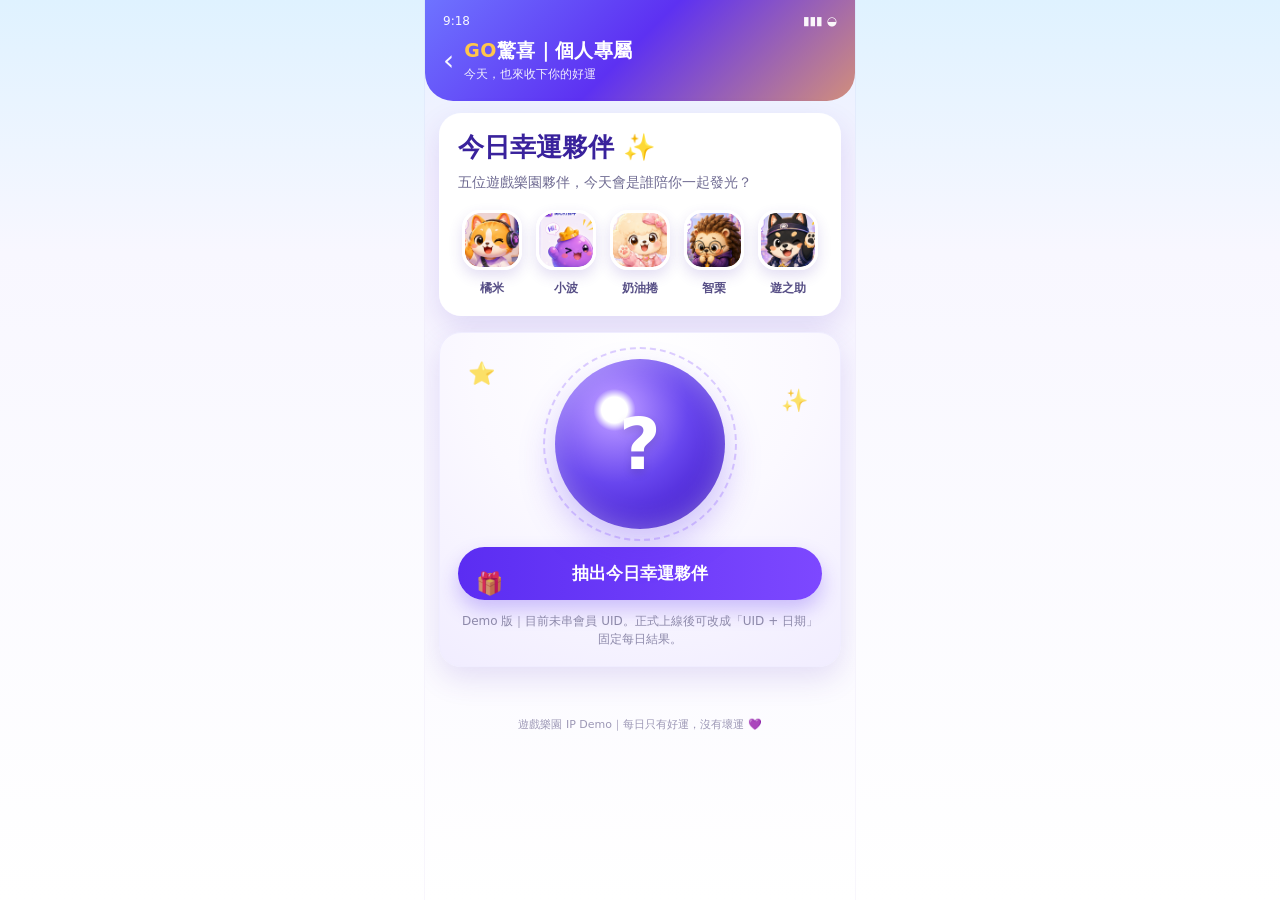
==== fortune/index.html @ 4a6b12f2 "Publish fortune demo and link gaming utility to it" ====
<!doctype html>
<html lang="zh-Hant">
<head>
<meta charset="utf-8"/>
<meta name="viewport" content="width=device-width,initial-scale=1,viewport-fit=cover"/>
<title>今日幸運夥伴 Demo</title>
<style>
:root {
  --purple:#5b2df2;
  --purple2:#7c48ff;
  --navy:#2d2b7d;
  --orange:#ff922d;
  --ink:#27265a;
  --muted:#77759b;
  --line:#e9e4ff;
  --bg:#f7f6ff;
  --card:#ffffff;
  --shadow:0 12px 30px rgba(83,53,190,.14);
}
* { box-sizing:border-box; }
body {
  margin:0;
  font-family:"Noto Sans TC","PingFang TC","Microsoft JhengHei",system-ui,sans-serif;
  background:linear-gradient(180deg,#dff2ff 0%,#f8f7ff 28%,#fff 100%);
  color:var(--ink);
}
.phone {
  width:min(100%,430px);
  min-height:100vh;
  margin:0 auto;
  background:linear-gradient(180deg,#e6f2ff 0,#f5f2ff 180px,#fff 100%);
  box-shadow:0 0 0 1px rgba(70,40,180,.04);
  overflow:hidden;
}
.topbar {
  padding:14px 18px 18px;
  background:linear-gradient(135deg,#6e73ff 0%,#5d31f2 48%,#ffb34d 120%);
  color:#fff;
  border-radius:0 0 28px 28px;
}
.status {
  display:flex;justify-content:space-between;align-items:center;
  font-size:12px;opacity:.95;margin-bottom:10px;
}
.headline { display:flex;align-items:center;gap:10px; }
.back { font-size:28px;line-height:1;opacity:.95; }
.brand { font-size:19px;font-weight:800;letter-spacing:.4px; }
.brand b { color:#ffc64b; }
.subtitle { font-size:12px;opacity:.9;margin-top:2px; }
.hero {
  margin:0 14px;
  transform:translateY(12px);
  background:rgba(255,255,255,.96);
  border-radius:22px;
  padding:18px;
  box-shadow:var(--shadow);
  border:1px solid rgba(255,255,255,.9);
}
.hero h1 { margin:0;font-size:26px;line-height:1.2;color:#39229c; }
.hero p { margin:8px 0 0;color:#6f6b92;font-size:14px;line-height:1.6; }
.ip-grid {
  display:flex;
  justify-content:center;
  align-items:flex-start;
  gap:14px;
  flex-wrap:wrap;
  margin-top:16px;
}
.mini {
  width:60px;
  text-align:center;
}
.mini img {
  width:60px;
  height:60px;
  object-fit:cover;
  border-radius:18px;
  border:3px solid #fff;
  box-shadow:0 6px 14px rgba(80,50,180,.16);
}
.mini span {
  display:block;
  margin-top:6px;
  color:#574f86;
  font-size:12px;
  font-weight:800;
}
.content { padding:28px 14px 28px; }
.panel {
  background:#fff;
  border-radius:22px;
  padding:18px;
  box-shadow:var(--shadow);
  margin-bottom:14px;
  border:1px solid #f0edff;
}
.drawbox {
  min-height:312px;
  display:flex;
  flex-direction:column;
  align-items:center;
  justify-content:center;
  text-align:center;
  background:radial-gradient(circle at 50% 10%,#fff 0,#fbf9ff 46%,#f1edff 100%);
  border-radius:22px;
  position:relative;
  overflow:hidden;
}
.spark { position:absolute;font-size:22px;opacity:.75;animation:float 3s ease-in-out infinite; }
.s1 { top:28px;left:28px; } .s2 { top:55px;right:32px;animation-delay:.5s; } .s3 { bottom:70px;left:36px;animation-delay:1s; }
@keyframes float { 50% { transform:translateY(-8px) rotate(6deg); } }
.orb {
  width:170px;height:170px;border-radius:50%;margin:8px auto 18px;
  background:radial-gradient(circle at 35% 30%,#fff 0 8%,#a987ff 13%,#6846ee 45%,#4a24d3 75%,#32158f 100%);
  box-shadow:inset 0 0 28px rgba(255,255,255,.35),0 18px 36px rgba(91,45,242,.28);
  display:grid;place-items:center;position:relative;
}
.orb:before { content:"?";color:white;font-size:72px;font-weight:900;text-shadow:0 4px 10px rgba(0,0,0,.12); }
.orb:after { content:"";position:absolute;inset:-12px;border:2px dashed rgba(123,72,255,.26);border-radius:50%;animation:spin 10s linear infinite; }
@keyframes spin { to { transform:rotate(360deg); } }
.cta {
  border:0;border-radius:999px;padding:15px 24px;width:100%;
  background:linear-gradient(90deg,#5b2df2,#7d48ff);
  color:#fff;font-size:17px;font-weight:800;box-shadow:0 10px 20px rgba(91,45,242,.28);
  cursor:pointer;
}
.cta:active { transform:translateY(1px); }
.note { font-size:12px;color:#8d89aa;margin-top:12px;line-height:1.5; }
.hidden { display:none !important; }
.loading { font-weight:800;color:#5b2df2;font-size:20px; }
.slot { display:flex;gap:8px;margin:18px 0; }
.slot img { width:58px;height:58px;border-radius:16px;object-fit:cover;box-shadow:0 4px 12px rgba(80,50,180,.12); }

.result-card {
  padding:0;
  overflow:hidden;
}
.result-head {
  padding:18px 18px 10px;
  display:flex;
  align-items:center;
  gap:12px;
  border-bottom:1px solid #f0edff;
}
.result-head small { display:block;color:#7d77a1;font-size:12px;margin-bottom:3px; }
.result-head h2 { margin:0;color:#382685;font-size:28px;line-height:1.1; }
.result-badge {
  display:inline-flex;align-items:center;gap:6px;
  color:#fff;background:#6a47ee;border-radius:999px;
  padding:8px 12px;font-weight:800;font-size:13px;
}
.result-anim-wrap {
  display:flex;
  justify-content:center;
  padding:18px 18px 8px;
}
.result-anim {
  width:min(100%,320px);
  border-radius:28px;
  overflow:hidden;
  background:#f7f3ff;
  box-shadow:inset 0 0 0 1px rgba(108,62,225,.08);
}
.result-anim img {
  display:block;
  width:100%;
  height:auto;
}
.result-body { padding:10px 18px 18px; }
.scoreline {
  display:flex;
  align-items:stretch;
  gap:12px;
  margin-bottom:14px;
}
.scorebox, .keyword {
  border-radius:18px;
  padding:13px 14px;
  flex:1;
}
.scorebox {
  background:#f5f2ff;
}
.scorebox span, .keyword span {
  font-size:12px;
  display:block;
  margin-bottom:4px;
}
.scorebox span { color:#807aa5; }
.keyword span { color:#8f79b0; }
.scorebox strong {
  font-size:24px;
  color:#5b2df2;
}
.keyword {
  background:#f7f0ff;
}
.keyword strong {
  font-size:18px;
  color:#6a47ee;
}
.meter {
  height:10px;border-radius:99px;background:#e8e1ff;overflow:hidden;margin-top:8px;
}
.meter i {
  display:block;height:100%;width:0;border-radius:99px;background:linear-gradient(90deg,#6c3cf1,#ff9e3b);transition:width 1s ease;
}
.quote-box {
  margin:0 0 14px;
  padding:16px;
  border-radius:20px;
  background:linear-gradient(135deg,#fff9f0 0%,#fff 46%,#f8f3ff 100%);
  border:1px solid #f3e3c9;
  box-shadow:0 8px 18px rgba(255,145,45,.08);
}
.quote-kicker {
  font-size:12px;
  color:#9a6a2e;
  font-weight:800;
  margin-bottom:6px;
  letter-spacing:.3px;
}
.quote-main {
  font-size:18px;
  line-height:1.6;
  font-weight:900;
  color:#392868;
  margin:0 0 8px;
}
.quote-sub {
  font-size:14px;
  line-height:1.7;
  color:#6d678f;
  margin:0;
}
.task {
  border:1px solid #ebe6ff;background:#fbfaff;border-radius:18px;padding:14px;
}
.task-title {
  font-size:13px;color:#756f9a;font-weight:800;margin-bottom:8px;
}
.task-text {
  font-size:16px;font-weight:700;line-height:1.6;
}
.actions {
  display:flex;gap:10px;margin-top:14px;
}
.secondary, .primary-small {
  flex:1;border-radius:999px;padding:12px;font-weight:800;cursor:pointer;
}
.secondary {
  border:1px solid #ded6ff;background:#fff;color:#5b2df2;
}
.primary-small {
  border:0;background:#5b2df2;color:#fff;
}
.demo-tip {
  text-align:center;color:#918aad;font-size:11px;margin-top:10px;
}
.footer {
  text-align:center;color:#9d98b6;font-size:11px;padding:8px 20px 24px;
}
a { color:#5b2df2; }
</style>
</head>
<body>
<div class="phone">
  <header class="topbar">
    <div class="status"><span>9:18</span><span>▮▮▮ ◒</span></div>
    <div class="headline">
      <div class="back">‹</div>
      <div>
        <div class="brand"><b>GO</b>驚喜｜個人專屬</div>
        <div class="subtitle">今天，也來收下你的好運</div>
      </div>
    </div>
  </header>

  <section class="hero">
    <h1>今日幸運夥伴 ✨</h1>
    <p>五位遊戲樂園夥伴，今天會是誰陪你一起發光？</p>
    <div class="ip-grid" id="ipGrid"></div>
  </section>

  <main class="content">
    <section class="panel drawbox" id="drawView">
      <span class="spark s1">⭐</span><span class="spark s2">✨</span><span class="spark s3">🎁</span>
      <div class="orb"></div>
      <button class="cta" id="drawBtn">抽出今日幸運夥伴</button>
      <div class="note">Demo 版｜目前未串會員 UID。正式上線後可改成「UID + 日期」固定每日結果。</div>
    </section>

    <section class="panel drawbox hidden" id="loadingView">
      <div class="loading">好運抽取中...</div>
      <div class="slot" id="slot"></div>
      <div class="note">讓遊戲樂園幫你挑一位今天的幸運夥伴</div>
    </section>

    <section class="panel result-card hidden" id="resultView">
      <div class="result-head">
        <div>
          <small>今日幸運夥伴</small>
          <h2 id="resultName"></h2>
        </div>
        <div class="result-badge" id="resultTag"></div>
      </div>

      <div class="result-anim-wrap">
        <div class="result-anim">
          <img id="resultGif" alt="">
        </div>
      </div>

      <div class="result-body">
        <div class="scoreline">
          <div class="scorebox">
            <span>今日幸運指數</span>
            <strong id="resultScore"></strong>
            <div class="meter"><i id="meterBar"></i></div>
          </div>
          <div class="keyword">
            <span>今日關鍵字</span>
            <strong id="resultKeyword"></strong>
          </div>
        </div>

        <div class="quote-box">
          <div class="quote-kicker">✨ 今日好運說明</div>
          <p class="quote-main" id="resultShortQuote"></p>
          <p class="quote-sub" id="resultLongQuote"></p>
        </div>

        <div class="task">
          <div class="task-title">🎯 今日小任務</div>
          <div class="task-text" id="resultTask"></div>
        </div>

        <div class="actions">
          <button class="secondary" id="shareBtn">分享今日好運</button>
          <button class="primary-small" id="backBtn">回 GO 驚喜</button>
        </div>
        <div class="demo-tip">Demo 測試用：<a href="#" id="resetBtn">重新抽一次</a></div>
      </div>
    </section>
  </main>

  <footer class="footer">遊戲樂園 IP Demo｜每日只有好運，沒有壞運 💜</footer>
</div>

<script>
const chars = [{"name": "橘米", "slug": "jumi", "tag": "活力好運", "emoji": "⭐", "color": "#ff9d2f", "soft": "#fff5e8", "score": 88, "keyword": "主動出擊", "shortQuote": "今天適合主動一點，好事正在等你靠近！", "longQuote": "今天的你特別有元氣，也比平常更容易把氣氛帶起來。別只是想一想，先跨出第一步，好運往往就藏在你主動靠近的那一刻。", "task": "把一件一直想做的小事，今天就先完成第一步。", "avatar": "assets/avatar_jumi.png", "gif": "assets/anim_jumi.gif"}, {"name": "小波", "slug": "xiaobo", "tag": "幸運好運", "emoji": "💜", "color": "#7b43ff", "soft": "#f4edff", "score": 92, "keyword": "驚喜降臨", "shortQuote": "今天的小幸運，可能就藏在你沒特別注意的地方。", "longQuote": "今天是適合期待小驚喜的一天，越是輕鬆的時候，越容易遇見讓你會心一笑的好事。別急著往前衝，先感受一下身邊的小小幸運吧。", "task": "留意今天第一個讓你覺得「欸，不錯耶」的小事情。", "avatar": "assets/avatar_xiaobo.png", "gif": "assets/anim_xiaobo.gif"}, {"name": "奶油捲", "slug": "naiyoujuan", "tag": "人氣好運", "emoji": "🎀", "color": "#ff5d93", "soft": "#fff1f6", "score": 90, "keyword": "人氣上升", "shortQuote": "今天你的笑容特別有感染力，分享一點好心情吧！", "longQuote": "今天的人際能量很不錯，你的溫柔和可愛很容易被注意到。多說一句鼓勵、多分享一點心情，都可能替你換來意想不到的暖心回應。", "task": "主動稱讚一個人，把今天的好心情傳出去。", "avatar": "assets/avatar_naiyoujuan.png", "gif": "assets/anim_naiyoujuan.gif"}, {"name": "智栗", "slug": "zhili", "tag": "靈感好運", "emoji": "💡", "color": "#5c2aa8", "soft": "#f3effb", "score": 86, "keyword": "靈感閃現", "shortQuote": "今天第一個冒出的想法，可能比你想像中更值得相信。", "longQuote": "今天適合慢一點觀察，你的腦袋會比平常更清楚。卡住的事情有機會突然找到解法，記得把靈感先留下來，它可能就是打開今天好運的關鍵。", "task": "把腦中突然想到的一個點子記下來，晚點再回頭看看。", "avatar": "assets/avatar_zhili.png", "gif": "assets/anim_zhili.gif"}, {"name": "遊之助", "slug": "youzhizhu", "tag": "行動好運", "emoji": "🐾", "color": "#4150c7", "soft": "#eef1ff", "score": 89, "keyword": "勇敢出發", "shortQuote": "別想太久，今天的好運藏在行動裡。", "longQuote": "今天很適合把猶豫變成行動，把想法真的做出來。你不一定要準備到一百分才開始，先往前走一步，很多好事就會在路上慢慢出現。", "task": "做一件平常會猶豫的小事，今天先試一次再說。", "avatar": "assets/avatar_youzhizhu.png", "gif": "assets/anim_youzhizhu.gif"}];

const ipGrid = document.getElementById('ipGrid');
chars.forEach(c => {
  const d = document.createElement('div');
  d.className = 'mini';
  d.innerHTML = `<img src="${c.avatar}" alt="${c.name}"><span>${c.name}</span>`;
  ipGrid.appendChild(d);
});

const drawView = document.getElementById('drawView');
const loadingView = document.getElementById('loadingView');
const resultView = document.getElementById('resultView');
const slot = document.getElementById('slot');

function todayKey() {
  const d = new Date();
  return `lucky-demo-${d.getFullYear()}-${String(d.getMonth()+1).padStart(2,'0')}-${String(d.getDate()).padStart(2,'0')}`;
}

function showResult(idx) {
  const c = chars[idx];
  document.getElementById('resultName').textContent = c.name;
  document.getElementById('resultTag').textContent = `${c.emoji} ${c.tag}`;
  document.getElementById('resultTag').style.background = c.color;
  document.getElementById('resultGif').src = c.gif;
  document.getElementById('resultScore').textContent = `${c.score}%`;
  document.getElementById('resultKeyword').textContent = c.keyword;
  document.getElementById('resultShortQuote').textContent = c.shortQuote;
  document.getElementById('resultLongQuote').textContent = c.longQuote;
  document.getElementById('resultTask').textContent = c.task;
  document.querySelector('.quote-box').style.borderColor = c.color + '33';
  document.querySelector('.quote-box').style.boxShadow = '0 8px 18px rgba(91,45,242,.08)';
  drawView.classList.add('hidden');
  loadingView.classList.add('hidden');
  resultView.classList.remove('hidden');
  document.getElementById('meterBar').style.width = '0';
  setTimeout(() => document.getElementById('meterBar').style.width = `${c.score}%`, 80);
}

function doDraw() {
  drawView.classList.add('hidden');
  resultView.classList.add('hidden');
  loadingView.classList.remove('hidden');
  slot.innerHTML = '';
  let ticks = 0;
  const timer = setInterval(() => {
    slot.innerHTML = '';
    for (let i = 0; i < 3; i++) {
      const c = chars[(ticks + i) % chars.length];
      const img = document.createElement('img');
      img.src = c.avatar;
      img.alt = c.name;
      slot.appendChild(img);
    }
    ticks++;
  }, 120);

  setTimeout(() => {
    clearInterval(timer);
    const idx = Math.floor(Math.random() * chars.length);
    localStorage.setItem(todayKey(), String(idx));
    showResult(idx);
  }, 1800);
}

document.getElementById('drawBtn').addEventListener('click', doDraw);
document.getElementById('resetBtn').addEventListener('click', e => {
  e.preventDefault();
  localStorage.removeItem(todayKey());
  resultView.classList.add('hidden');
  drawView.classList.remove('hidden');
});
document.getElementById('shareBtn').addEventListener('click', async () => {
  const text = `我今天的幸運夥伴是 ${document.getElementById('resultName').textContent}！✨`;
  if (navigator.share) {
    try { await navigator.share({ title:'今日幸運夥伴', text }); } catch (e) {}
  } else {
    try {
      await navigator.clipboard.writeText(text);
      alert('已複製分享文字！');
    } catch(e) {
      alert(text);
    }
  }
});
document.getElementById('backBtn').addEventListener('click', () => {
  window.location.assign('../');
});

const saved = localStorage.getItem(todayKey());
if (saved !== null) showResult(Number(saved));
</script>
</body>
</html>
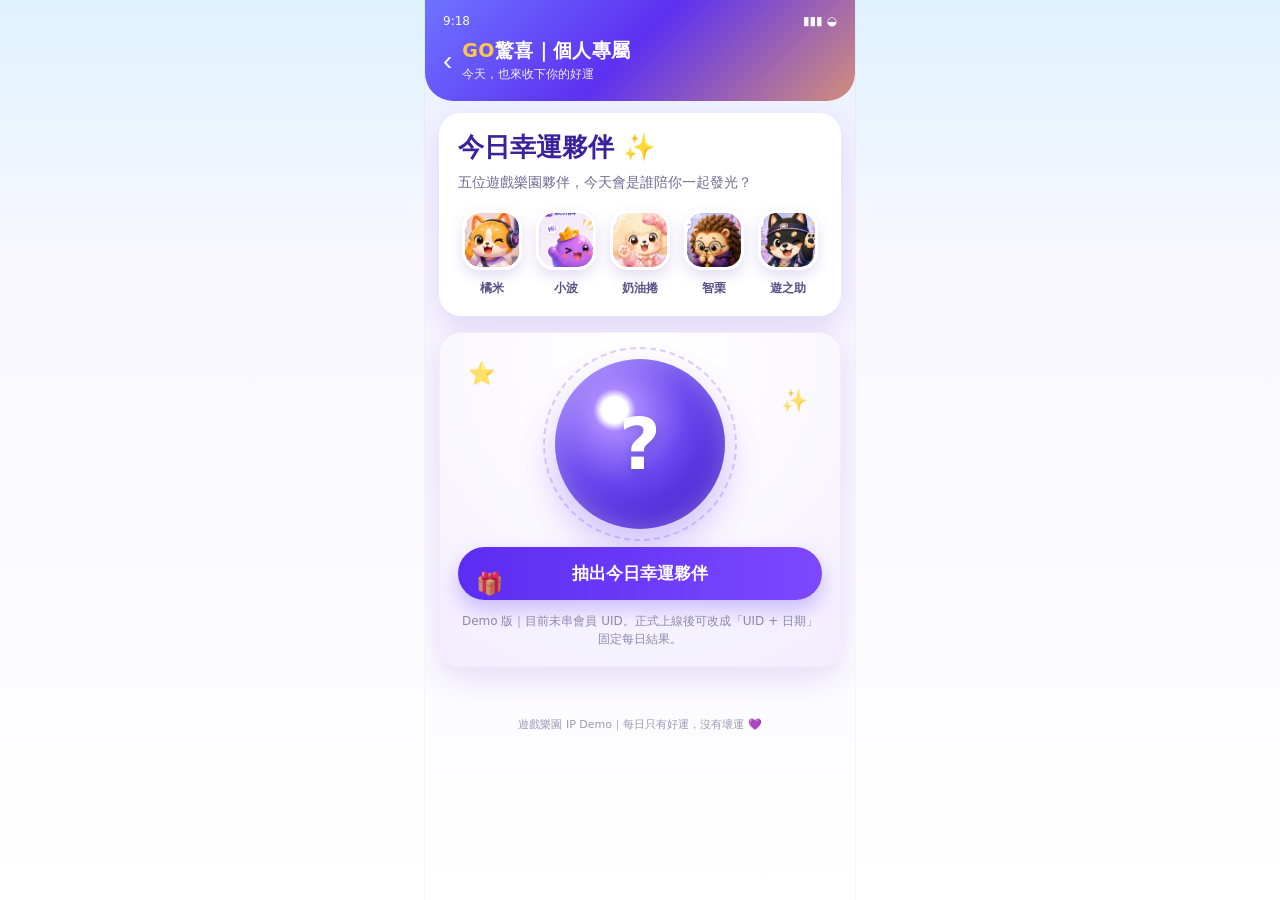
==== commit 9f743b05: "Embed fortune journey in the existing demo screen" ====
--- a/fortune/index.html
+++ b/fortune/index.html
@@ -4,6 +4,7 @@
 <meta charset="utf-8"/>
 <meta name="viewport" content="width=device-width,initial-scale=1,viewport-fit=cover"/>
 <title>今日幸運夥伴 Demo</title>
+<script>if(window.parent!==window)document.documentElement.classList.add("embedded");</script>
 <style>
 :root {
   --purple:#5b2df2;
@@ -24,6 +25,7 @@
   background:linear-gradient(180deg,#dff2ff 0%,#f8f7ff 28%,#fff 100%);
   color:var(--ink);
 }
+html.embedded .phone{width:100%;box-shadow:none}
 .phone {
   width:min(100%,430px);
   min-height:100vh;
@@ -43,7 +45,7 @@
   font-size:12px;opacity:.95;margin-bottom:10px;
 }
 .headline { display:flex;align-items:center;gap:10px; }
-.back { font-size:28px;line-height:1;opacity:.95; }
+.back { font-size:28px;line-height:1;opacity:.95;border:0;padding:0;background:transparent;color:inherit;cursor:pointer; }
 .brand { font-size:19px;font-weight:800;letter-spacing:.4px; }
 .brand b { color:#ffc64b; }
 .subtitle { font-size:12px;opacity:.9;margin-top:2px; }
@@ -268,7 +270,7 @@
   <header class="topbar">
     <div class="status"><span>9:18</span><span>▮▮▮ ◒</span></div>
     <div class="headline">
-      <div class="back">‹</div>
+      <button class="back" id="headerBackBtn" aria-label="回 GO 驚喜">‹</button>
       <div>
         <div class="brand"><b>GO</b>驚喜｜個人專屬</div>
         <div class="subtitle">今天，也來收下你的好運</div>
@@ -414,6 +416,7 @@
   }, 1800);
 }
 
+document.getElementById('headerBackBtn').addEventListener('click',returnToGo);
 document.getElementById('drawBtn').addEventListener('click', doDraw);
 document.getElementById('resetBtn').addEventListener('click', e => {
   e.preventDefault();
@@ -435,9 +438,10 @@
   }
 });
 document.getElementById('backBtn').addEventListener('click', () => {
-  window.location.assign('../');
+  returnToGo();
 });
 
+function returnToGo(){if(window.parent!==window){window.parent.postMessage({type:'fortune-return'},window.location.origin);}else window.location.assign('../');}
 const saved = localStorage.getItem(todayKey());
 if (saved !== null) showResult(Number(saved));
 </script>
